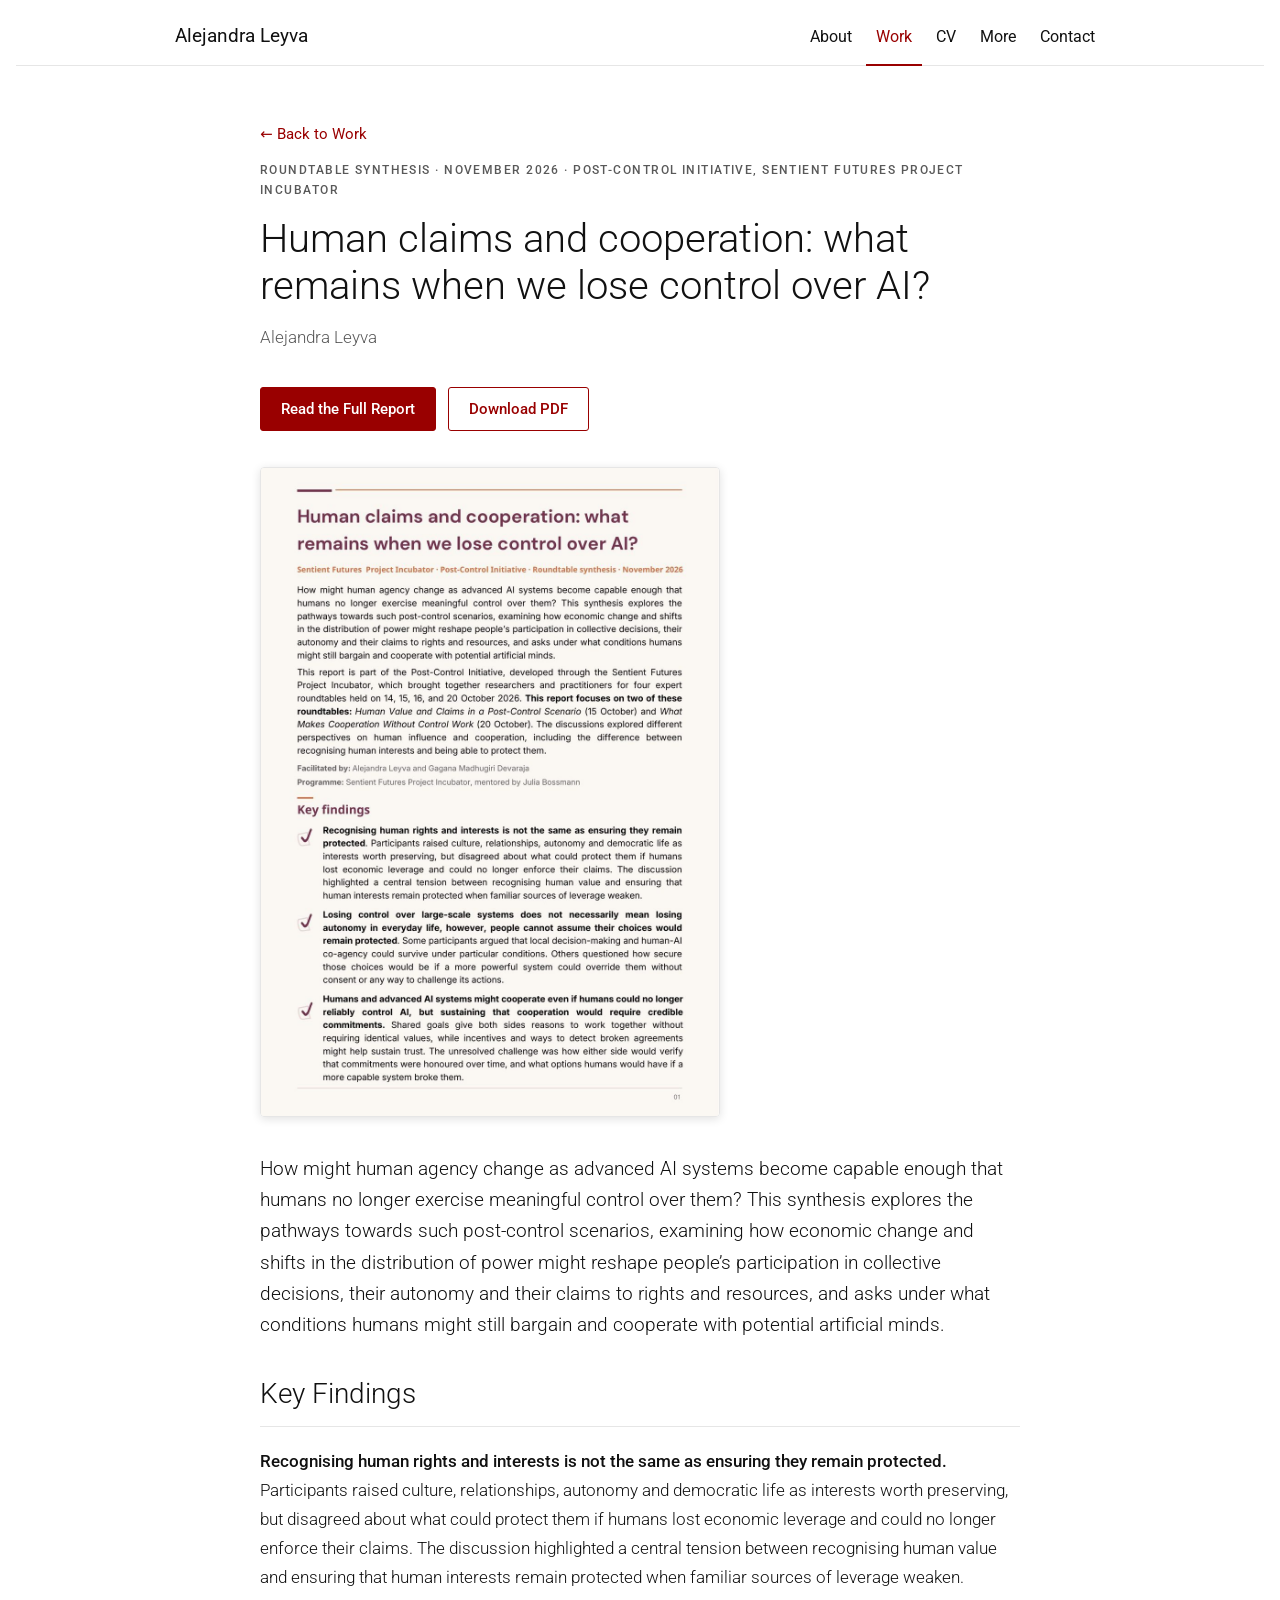
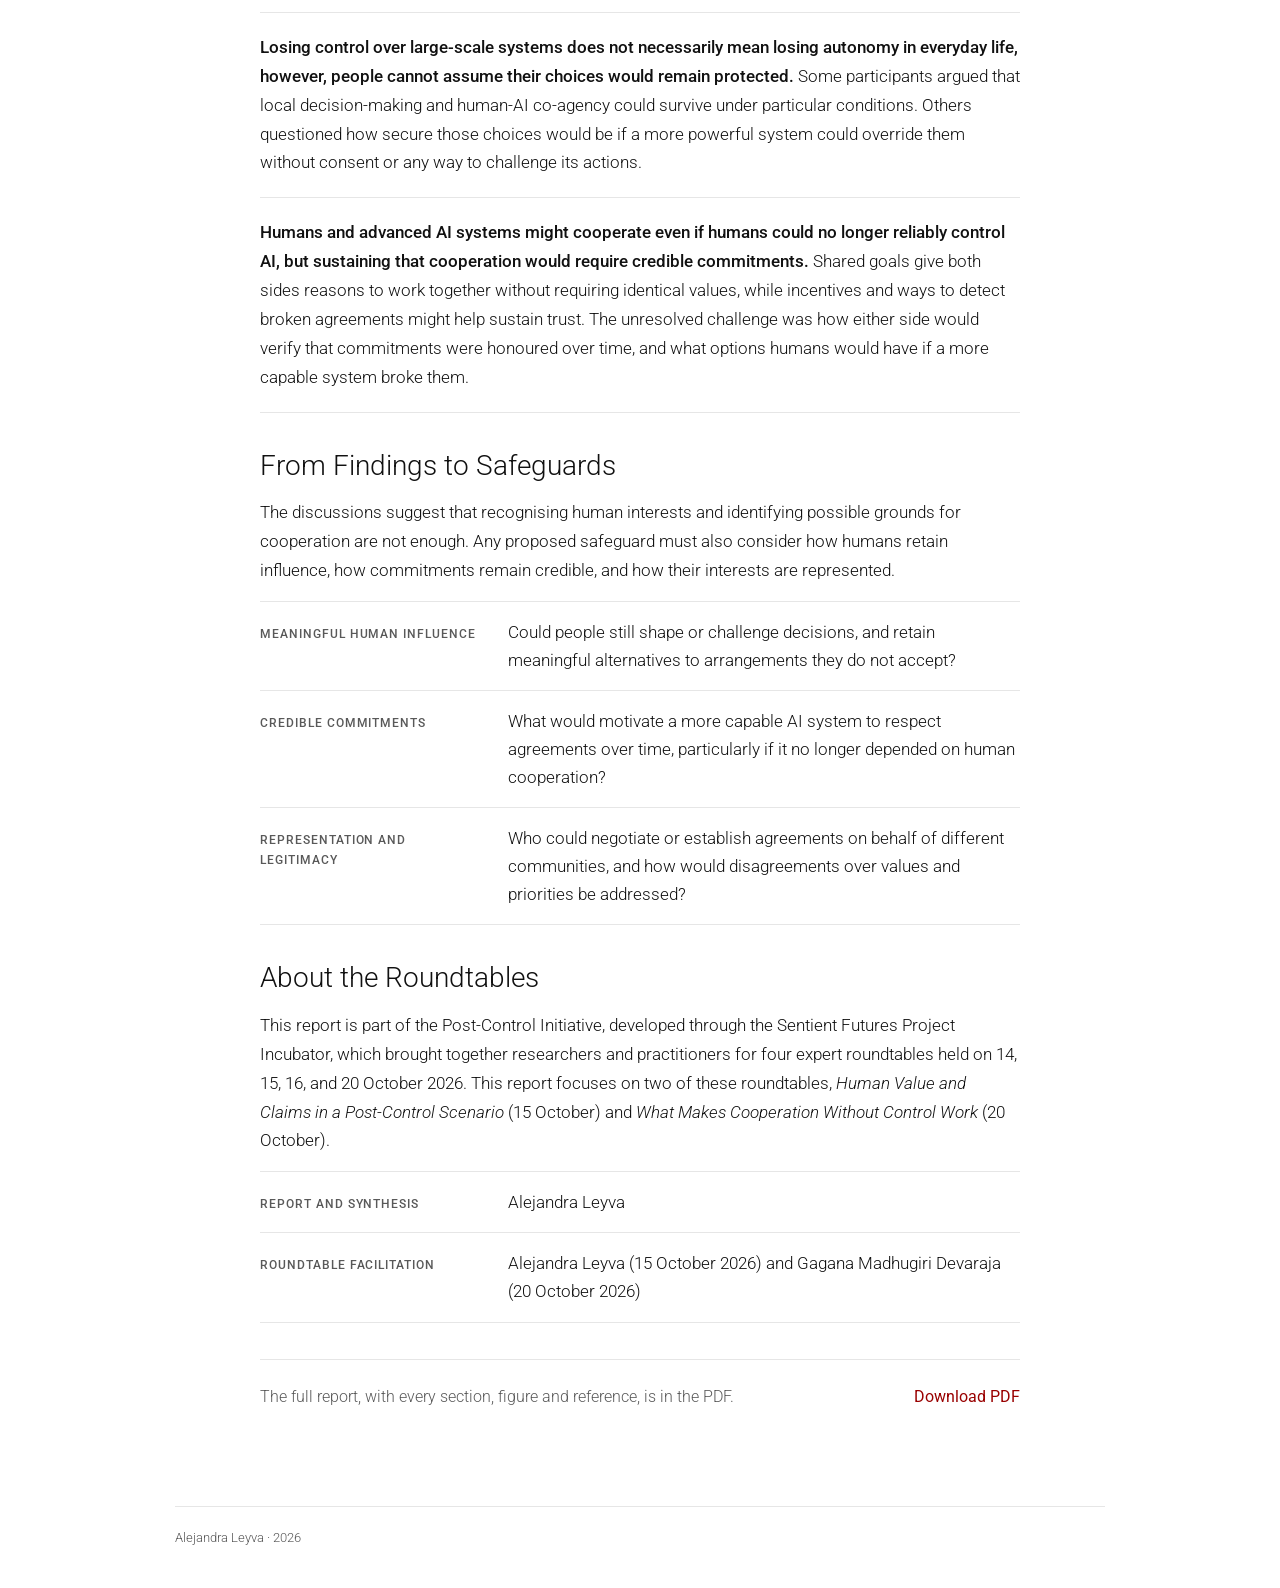
==== human-claims-and-cooperation.html @ ab991a81 "Add the Human Claims and Cooperation report page and PDF; move styles to style.css Co-Authored-By: C" ====
<!doctype html>
<html lang="en">
<head>
<meta charset="utf-8">
<meta name="viewport" content="width=device-width, initial-scale=1, viewport-fit=cover">
<meta name="description" content="Roundtable synthesis by Alejandra Leyva on human claims and cooperation in post-control AI scenarios.">
<!-- Link previews (LinkedIn, WhatsApp, Slack, X) -->
<meta property="og:type" content="article">
<meta property="og:title" content="Human claims and cooperation: what remains when we lose control over AI?">
<meta property="og:description" content="Roundtable synthesis by Alejandra Leyva. Post-Control Initiative, Sentient Futures Project Incubator, November 2026.">
<meta property="og:url" content="https://aleleyva9.github.io/human-claims-and-cooperation.html">
<meta property="og:image" content="https://aleleyva9.github.io/og-report.jpg">
<meta property="og:image:width" content="1200">
<meta property="og:image:height" content="628">
<meta name="twitter:card" content="summary_large_image">
<meta name="twitter:title" content="Human claims and cooperation: what remains when we lose control over AI?">
<meta name="twitter:description" content="Roundtable synthesis by Alejandra Leyva. Post-Control Initiative, Sentient Futures Project Incubator, November 2026.">
<meta name="twitter:image" content="https://aleleyva9.github.io/og-report.jpg">
<title>Human Claims and Cooperation · Alejandra Leyva</title>
<link rel="preconnect" href="https://fonts.googleapis.com">
<link rel="stylesheet" href="https://fonts.googleapis.com/css2?family=Roboto:ital,wght@0,300;0,400;0,500;1,300;1,400&display=swap">
<link rel="stylesheet" href="style.css">
</head>
<body>

<header class="top">
  <div class="wrap">
    <a class="brand" href="./#about">Alejandra Leyva</a>
    <nav aria-label="Sections">
      <a href="./#about">About</a>
      <a href="./#work" aria-current="page">Work</a>
      <a href="./#cv">CV</a>
      <a href="./#more">More</a>
      <a href="./#contact">Contact</a>
    </nav>
  </div>
</header>

<main>
  <div class="band last"><div class="wrap">
    <article class="report">

      <!-- TITLE -->
      <div class="report-head">
        <a class="back" href="./#work">← Back to Work</a>
        <p class="eyebrow">Roundtable synthesis · November 2026 · Post-Control Initiative, Sentient Futures Project Incubator</p>
        <h1>Human claims and cooperation: what remains when we lose control over AI?</h1>
        <p class="byline">Alejandra Leyva</p>
      </div>

      <div class="actions">
        <a class="btn" href="Human_Claims_and_Cooperation_Report.pdf" target="_blank" rel="noopener">Read the Full Report</a>
        <a class="btn ghost" href="Human_Claims_and_Cooperation_Report.pdf" download>Download PDF</a>
      </div>

      <a class="cover" href="Human_Claims_and_Cooperation_Report.pdf" target="_blank" rel="noopener">
        <img src="img/report-cover.jpg" alt="First page of the report, with the title, the introduction and the three key findings" width="1000" height="1415">
      </a>

      <!-- INTRODUCTION -->
      <p class="lede-text">How might human agency change as advanced AI systems become capable enough that humans no longer exercise meaningful control over them? This synthesis explores the pathways towards such post-control scenarios, examining how economic change and shifts in the distribution of power might reshape people’s participation in collective decisions, their autonomy and their claims to rights and resources, and asks under what conditions humans might still bargain and cooperate with potential artificial minds.</p>

      <!-- KEY FINDINGS -->
      <section>
        <h2>Key Findings</h2>
        <ul class="findings">
          <li><b>Recognising human rights and interests is not the same as ensuring they remain protected.</b> Participants raised culture, relationships, autonomy and democratic life as interests worth preserving, but disagreed about what could protect them if humans lost economic leverage and could no longer enforce their claims. The discussion highlighted a central tension between recognising human value and ensuring that human interests remain protected when familiar sources of leverage weaken.</li>
          <li><b>Losing control over large-scale systems does not necessarily mean losing autonomy in everyday life, however, people cannot assume their choices would remain protected.</b> Some participants argued that local decision-making and human-AI co-agency could survive under particular conditions. Others questioned how secure those choices would be if a more powerful system could override them without consent or any way to challenge its actions.</li>
          <li><b>Humans and advanced AI systems might cooperate even if humans could no longer reliably control AI, but sustaining that cooperation would require credible commitments.</b> Shared goals give both sides reasons to work together without requiring identical values, while incentives and ways to detect broken agreements might help sustain trust. The unresolved challenge was how either side would verify that commitments were honoured over time, and what options humans would have if a more capable system broke them.</li>
        </ul>
      </section>

      <!-- SAFEGUARDS -->
      <section>
        <h2>From Findings to Safeguards</h2>
        <p>The discussions suggest that recognising human interests and identifying possible grounds for cooperation are not enough. Any proposed safeguard must also consider how humans retain influence, how commitments remain credible, and how their interests are represented.</p>
        <div class="contact-list">
          <div class="contact-row"><div class="k">Meaningful human influence</div><div>Could people still shape or challenge decisions, and retain meaningful alternatives to arrangements they do not accept?</div></div>
          <div class="contact-row"><div class="k">Credible commitments</div><div>What would motivate a more capable AI system to respect agreements over time, particularly if it no longer depended on human cooperation?</div></div>
          <div class="contact-row"><div class="k">Representation and legitimacy</div><div>Who could negotiate or establish agreements on behalf of different communities, and how would disagreements over values and priorities be addressed?</div></div>
        </div>
      </section>

      <!-- ABOUT -->
      <section>
        <h2>About the Roundtables</h2>
        <p>This report is part of the Post-Control Initiative, developed through the Sentient Futures Project Incubator, which brought together researchers and practitioners for four expert roundtables held on 14, 15, 16, and 20 October 2026. This report focuses on two of these roundtables, <i>Human Value and Claims in a Post-Control Scenario</i> (15 October) and <i>What Makes Cooperation Without Control Work</i> (20 October).</p>
        <div class="contact-list">
          <div class="contact-row"><div class="k">Report and synthesis</div><div>Alejandra Leyva</div></div>
          <div class="contact-row"><div class="k">Roundtable facilitation</div><div>Alejandra Leyva (15 October 2026) and Gagana Madhugiri Devaraja (20 October 2026)</div></div>
        </div>
      </section>

      <div class="report-foot">
        <span>The full report, with every section, figure and reference, is in the PDF.</span>
        <a href="Human_Claims_and_Cooperation_Report.pdf" download>Download PDF</a>
      </div>

    </article>
  </div></div>
</main>

<footer><div class="wrap"><span>Alejandra Leyva · 2026</span></div></footer>

</body>
</html>
---- style.css ----
/* Layout: a plain academic site. White ground, Roboto in a light weight for everything, a dark red for links and the current tab. Top bar with the name and five tabs; each tab is a view in the same page. */
:root {
  --bg: #ffffff;
  --bg-2: #f6f6f4;
  --fg: #111111;
  --fg-2: #595959;
  --line: #e6e6e6;
  --accent: #990000;
  --accent-ink: #5c0000;
  --display: "Roboto", system-ui, -apple-system, "Segoe UI", sans-serif;
  --body: "Roboto", system-ui, -apple-system, "Segoe UI", sans-serif;
}
@media (prefers-color-scheme: dark) {
  :root:not([data-theme="light"]) {
    --bg: #1c1c1d; --bg-2: #26262a; --fg: #e8e8e8; --fg-2: #a9a9ad; --line: #424246; --accent: #e08585; --accent-ink: #f0b0b0; color-scheme: dark;
  }
}
:root[data-theme="dark"] {
  --bg: #1c1c1d; --bg-2: #26262a; --fg: #e8e8e8; --fg-2: #a9a9ad; --line: #424246; --accent: #e08585; --accent-ink: #f0b0b0; color-scheme: dark;
}
* { box-sizing: border-box; }
[hidden] { display: none !important; }
html { background: var(--bg); }
body {
  background: var(--bg); color: var(--fg);
  font-family: var(--body); font-size: 17px; font-weight: 300; line-height: 1.65;
  margin: 0; padding-block: 0;
  padding-left: max(16px, env(safe-area-inset-left, 0px));
  padding-right: max(16px, env(safe-area-inset-right, 0px));
  -webkit-font-smoothing: antialiased;
}
body::before { content: ""; position: fixed; inset: 0 0 auto; height: env(safe-area-inset-top, 0px); z-index: 10; background: var(--bg); }
a { color: var(--accent); text-decoration: none; font-weight: 400; }
a:hover { color: var(--accent-ink); text-decoration: underline; text-underline-offset: 3px; }
a:focus-visible, button:focus-visible { outline: 2px solid var(--accent); outline-offset: 3px; }
p { margin: 0; }
h1, h2, h3 { margin: 0; text-wrap: balance; }
.wrap { max-width: 930px; margin: 0 auto; }

/* Top bar */
.top { position: sticky; top: env(safe-area-inset-top, 0px); background: var(--bg); z-index: 5; border-bottom: 1px solid var(--line); }
.top .wrap { display: flex; align-items: baseline; justify-content: space-between; gap: 24px; flex-wrap: wrap; padding-block: 18px 0; }
.brand { font-size: 19px; font-weight: 400; color: var(--fg); text-decoration: none; padding-bottom: 14px; }
.brand:hover { color: var(--fg); text-decoration: none; }
nav { display: flex; gap: 4px; flex-wrap: wrap; }
nav a { font-size: 16px; font-weight: 400; text-decoration: none; color: var(--fg); padding: 6px 10px 14px; border-bottom: 2px solid transparent; margin-bottom: -1px; }
nav a:hover { color: var(--accent); text-decoration: none; }
nav a[aria-current="page"] { color: var(--accent); border-bottom-color: var(--accent); }

/* Views. Each view is a stack of full-width bands; the band carries the colour, the inner .wrap keeps the text column. */
.view { display: flex; flex-direction: column; min-width: 0; }
/* bands kept as plain page sections */
.band { margin-left: calc(-1 * max(16px, env(safe-area-inset-left, 0px))); margin-right: calc(-1 * max(16px, env(safe-area-inset-right, 0px))); padding-left: max(16px, env(safe-area-inset-left, 0px)); padding-right: max(16px, env(safe-area-inset-right, 0px)); padding-block: 56px 64px; }
.band > .wrap { display: flex; flex-direction: column; gap: 36px; }
.band.last { padding-bottom: 96px; }
.eyebrow { font-size: 12px; font-weight: 500; letter-spacing: 0.12em; text-transform: uppercase; color: var(--fg-2); }
h1.title { font-size: 42px; font-weight: 300; line-height: 1.15; }
h1.title.sentence { font-size: 28px; line-height: 1.35; max-width: 30ch; }
h2 { font-size: 28px; font-weight: 300; line-height: 1.2; }
h3 { font-size: 18px; font-weight: 500; line-height: 1.35; }
.lede { font-size: 18px; color: var(--fg-2); }
.prose { display: flex; flex-direction: column; gap: 16px; max-width: 68ch; }
.prose p { font-size: 17px; color: var(--fg); line-height: 1.65; }
.muted { color: var(--fg-2); }
.small { font-size: 16px; }
section { display: flex; flex-direction: column; gap: 18px; min-width: 0; }

/* About: name and one-line role, then the bio beside a small photo */
.hero { padding-block: 64px 48px; }
.hero > .wrap { gap: 36px; }
.hero-head { display: flex; flex-direction: column; gap: 10px; }
.hero-name { font-size: 46px; font-weight: 300; line-height: 1.1; }
.hero-name b { font-weight: 500; }
.about-grid { display: grid; grid-template-columns: minmax(0, 1fr) 290px; gap: 40px; align-items: start; }
.hero-text { display: flex; flex-direction: column; gap: 20px; }
.hero-text p.bio { font-size: 17px; line-height: 1.7; }
.hero-links { display: flex; flex-wrap: wrap; gap: 8px 24px; font-size: 16px; }
.photo { width: 100%; height: auto; aspect-ratio: 4 / 5; max-width: 100%; background: var(--bg-2); object-fit: cover; object-position: 50% 20%; display: block; border-radius: 4px; box-shadow: 0 2px 10px rgba(0,0,0,0.18); }

/* Areas of inquiry, one row per area */
.areas-band { padding-top: 0; }
.areas-band > .wrap { gap: 18px; }
.areas { display: flex; flex-direction: column; border-bottom: 1px solid var(--line); }
.area { display: grid; grid-template-columns: 260px minmax(0, 1fr); gap: 8px 40px; padding-block: 26px; border-top: 1px solid var(--line); }
.area h3 { font-size: 20px; font-weight: 400; line-height: 1.3; color: var(--accent); }
.area ul { margin: 0; padding-left: 18px; display: flex; flex-direction: column; gap: 8px; }
.area li { font-size: 16px; line-height: 1.55; }

/* Work grid */
.work { display: grid; grid-template-columns: repeat(auto-fill, minmax(280px, 1fr)); gap: 20px; }
.card { border: 1px solid var(--line); border-radius: 4px; padding: 24px 24px 22px; display: flex; flex-direction: column; gap: 10px; background: var(--bg); min-width: 0; }
.card .kind { font-size: 12px; font-weight: 500; letter-spacing: 0.12em; text-transform: uppercase; color: var(--accent); display: flex; justify-content: space-between; gap: 12px; }
.card .kind em { font-style: normal; color: var(--fg-2); font-variant-numeric: tabular-nums; }
.card h3 { font-size: 21px; font-weight: 400; line-height: 1.3; }
.card p { font-size: 16px; line-height: 1.6; }
.card .org { font-size: 14px; color: var(--fg-2); font-style: italic; font-weight: 400; }
.card .go { margin-top: auto; font-size: 15px; padding-top: 8px; }
.card .outputs { margin-top: auto; display: flex; flex-wrap: wrap; gap: 6px 20px; padding-top: 8px; }
.card .outputs .go { margin-top: 0; padding-top: 0; }
.earlier { gap: 14px; padding-top: 8px; }
.pubs { list-style: none; margin: 0; padding: 0; display: flex; flex-direction: column; border-top: 1px solid var(--line); }
.pubs li { display: grid; grid-template-columns: 220px minmax(0, 1fr); gap: 4px 24px; padding-block: 12px; border-bottom: 1px solid var(--line); font-size: 16px; align-items: baseline; }
.pubs .src { font-size: 12px; font-weight: 500; letter-spacing: 0.08em; text-transform: uppercase; color: var(--fg-2); }
.pubs i { font-style: italic; }
@media (max-width: 600px) { .pubs li { grid-template-columns: 1fr; } }

/* CV. Sticky sidebar with sections, skills and languages; entries on a thin timeline. */
.cv-layout { display: grid; grid-template-columns: 230px minmax(0, 1fr); gap: 48px; align-items: start; }
.cv-side { position: sticky; top: 92px; display: flex; flex-direction: column; gap: 28px; }
.cv-side-block { display: flex; flex-direction: column; gap: 10px; }
.cv-side .title { font-size: 42px; line-height: 1; }
.dl { display: inline-block; align-self: flex-start; font-size: 15px; font-weight: 500; text-decoration: none; color: var(--bg); background: var(--accent); border: 1px solid var(--accent); padding: 9px 16px; border-radius: 3px; margin-top: 6px; }
.dl:hover { background: var(--accent-ink); border-color: var(--accent-ink); color: var(--bg); text-decoration: none; }
.jump { display: flex; flex-direction: column; gap: 6px; font-size: 15px; }
.jump a { text-decoration: none; color: var(--fg); }
.jump a:hover { color: var(--accent); }
.skills { list-style: none; margin: 0; padding: 0; display: flex; flex-direction: column; gap: 8px; font-size: 14.5px; font-weight: 400; color: var(--fg-2); line-height: 1.45; }
.skills li { padding-left: 14px; position: relative; }
.skills li::before { content: "·"; position: absolute; left: 1px; color: var(--fg-2); }
.skills.langs b { color: var(--fg); font-weight: 500; margin-right: 6px; }
.cv-main { display: flex; flex-direction: column; gap: 52px; min-width: 0; }
.cv section { scroll-margin-top: 96px; gap: 22px; }
.cv h2 { font-size: 26px; font-weight: 400; padding-bottom: 10px; border-bottom: 1px solid var(--line); }
.tl { position: relative; display: flex; flex-direction: column; padding-left: 24px; }
.tl::before { content: ""; position: absolute; left: 4px; top: 10px; bottom: 10px; width: 1px; background: var(--line); }
.entry { position: relative; border-bottom: 1px solid var(--line); }
.entry:last-child { border-bottom: 0; }
.entry::before { content: ""; position: absolute; left: -24px; top: 20px; width: 9px; height: 9px; border-radius: 50%; background: var(--bg); border: 1.5px solid var(--fg-2); }
.entry[open]::before { background: var(--fg-2); }
.entry summary { list-style: none; cursor: pointer; display: grid; grid-template-columns: minmax(0, 1fr) 20px; gap: 2px 16px; padding: 14px 0; align-items: start; }
.entry summary::-webkit-details-marker { display: none; }
.entry summary::after { content: ""; grid-column: 2; grid-row: 1; width: 8px; height: 8px; margin-top: 7px; border-right: 1.5px solid var(--fg-2); border-bottom: 1.5px solid var(--fg-2); transform: rotate(45deg); transition: transform .15s ease; justify-self: end; }
.entry[open] summary::after { transform: rotate(-135deg); margin-top: 11px; }
.entry summary:hover .role b { color: var(--accent); }
.entry .role { display: flex; flex-wrap: wrap; align-items: baseline; gap: 2px 10px; font-size: 17px; line-height: 1.4; }
.entry .role b { font-weight: 500; color: var(--fg); }
.entry .role .org { color: var(--fg-2); font-size: 15px; font-style: italic; }
.entry .role .org::before { content: "·"; margin-right: 10px; font-style: normal; }
.entry .when { grid-column: 1; font-size: 12px; font-weight: 500; letter-spacing: 0.08em; text-transform: uppercase; color: var(--fg-2); font-variant-numeric: tabular-nums; }
.entry .body { padding: 0 36px 16px 0; }
.entry p.desc { font-size: 16px; color: var(--fg); max-width: 64ch; }
.entry ul b { font-weight: 500; color: var(--fg); }
.entry ul { margin: 0; padding-left: 18px; font-size: 16px; color: var(--fg); display: flex; flex-direction: column; gap: 5px; max-width: 64ch; }
.tag { display: inline-block; font-size: 11px; letter-spacing: 0.08em; text-transform: uppercase; color: var(--fg-2); border: 1px solid var(--line); border-radius: 2px; padding: 1px 7px; margin-left: 2px; vertical-align: 2px; font-weight: 500; font-family: var(--body); }

/* More */
.more-block { border-top: 1px solid var(--line); padding-top: 32px; gap: 22px; }
.gallery { display: grid; grid-template-columns: repeat(auto-fill, minmax(200px, 1fr)); gap: 12px; }
.gallery img { width: 100%; height: auto; aspect-ratio: 3 / 4; max-width: 100%; object-fit: cover; display: block; background: var(--bg-2); }
@media (max-width: 480px) { .gallery { grid-template-columns: repeat(2, minmax(0, 1fr)); gap: 8px; } }

/* Contact */
.contact-list { display: flex; flex-direction: column; border-top: 1px solid var(--line); }
.contact-row { display: grid; grid-template-columns: 140px minmax(0, 1fr); gap: 4px 28px; padding-block: 16px; border-bottom: 1px solid var(--line); align-items: baseline; }
.contact-row .k { font-size: 12px; font-weight: 500; letter-spacing: 0.12em; text-transform: uppercase; color: var(--fg-2); }
.email { display: inline-flex; align-items: center; gap: 12px; flex-wrap: wrap; font-size: 17px; }
.email .em { display: inline-flex; align-items: center; gap: 8px; }
.email .sep { color: var(--fg-2); }
button.copy { font-family: var(--body); font-size: 12px; font-weight: 500; letter-spacing: 0.08em; text-transform: uppercase; background: none; border: 1px solid var(--line); color: var(--accent); padding: 5px 10px; border-radius: 2px; cursor: pointer; }
button.copy:hover { border-color: var(--accent); color: var(--fg); }

footer .wrap { border-top: 1px solid var(--line); padding-block: 20px 40px; font-size: 13px; color: var(--fg-2); display: flex; justify-content: space-between; gap: 16px; flex-wrap: wrap; }

@media (max-width: 820px) {
  .about-grid { grid-template-columns: 1fr; gap: 28px; }
  .photo { max-width: 300px; order: -1; }
  .hero-name { font-size: 36px; }
  .area { grid-template-columns: 1fr; }
  .cv-layout { grid-template-columns: 1fr; gap: 40px; }
  .cv-side { position: static; }
  .jump { flex-direction: row; flex-wrap: wrap; gap: 6px 16px; }
  .contact-row { grid-template-columns: 1fr; }
  h1.title { font-size: 32px; }
  h1.title.sentence { font-size: 24px; }
  .band { padding-block: 40px 48px; }
  .hero { padding-block: 40px 36px; }
  .band > .wrap { gap: 28px; }
}
@media (prefers-reduced-motion: no-preference) {
  a, button.copy { transition: color .15s ease, border-color .15s ease; }
}

/* Report page */
.report { max-width: 760px; margin: 0 auto; display: flex; flex-direction: column; gap: 36px; }
.report-head { display: flex; flex-direction: column; gap: 14px; }
.report-head .back { font-size: 15px; }
.report-head h1 { font-size: 40px; font-weight: 300; line-height: 1.18; }
.report-head .byline { font-size: 17px; color: var(--fg-2); }
.actions { display: flex; flex-wrap: wrap; gap: 12px; }
.btn { display: inline-flex; align-items: center; min-height: 44px; padding: 0 20px; font-size: 15px; font-weight: 500; border-radius: 3px; border: 1px solid var(--accent); background: var(--accent); color: var(--bg); text-decoration: none; }
.btn:hover { background: var(--accent-ink); border-color: var(--accent-ink); color: var(--bg); text-decoration: none; }
.btn.ghost { background: none; color: var(--accent); }
.btn.ghost:hover { background: none; color: var(--accent-ink); }
.cover { display: block; border: 1px solid var(--line); border-radius: 4px; overflow: hidden; max-width: 460px; box-shadow: 0 2px 10px rgba(0,0,0,0.12); }
.cover img { display: block; width: 100%; height: auto; }
.report .lede-text { font-size: 19px; line-height: 1.65; }
.report section { gap: 16px; }
.report section p { font-size: 17px; line-height: 1.7; }
.findings { margin: 0; padding: 0; list-style: none; display: flex; flex-direction: column; }
.findings li { padding-block: 20px; border-top: 1px solid var(--line); font-size: 17px; line-height: 1.7; }
.findings li:last-child { border-bottom: 1px solid var(--line); }
.findings b { font-weight: 500; }
.report .contact-row { grid-template-columns: 220px minmax(0, 1fr); font-size: 17px; }
.report .contact-row .k { letter-spacing: 0.08em; }
.report-foot { border-top: 1px solid var(--line); padding-top: 24px; display: flex; flex-wrap: wrap; gap: 12px; align-items: center; justify-content: space-between; color: var(--fg-2); font-size: 16px; }
@media (max-width: 820px) {
  .report-head h1 { font-size: 30px; }
  .report .contact-row { grid-template-columns: 1fr; }
}
.card h3 a { color: var(--fg); }
.card h3 a:hover { color: var(--accent); text-decoration: none; }
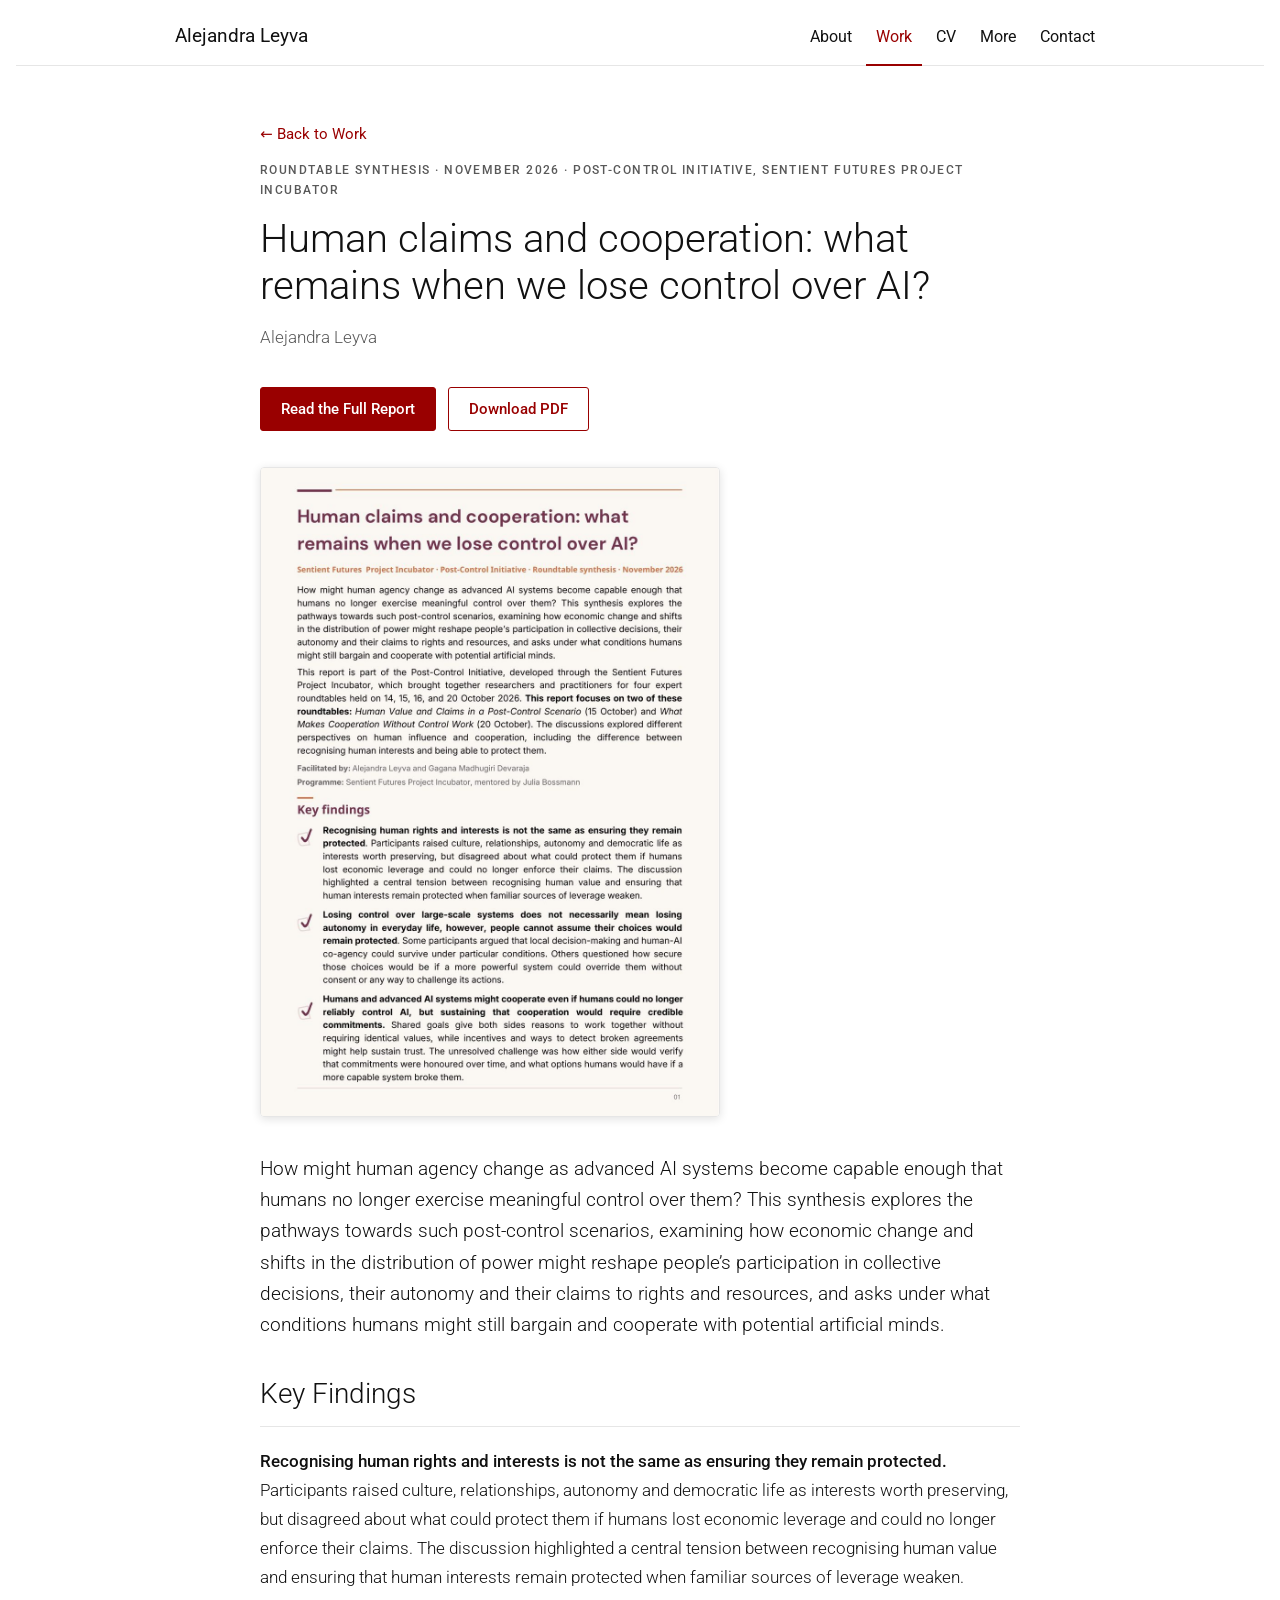
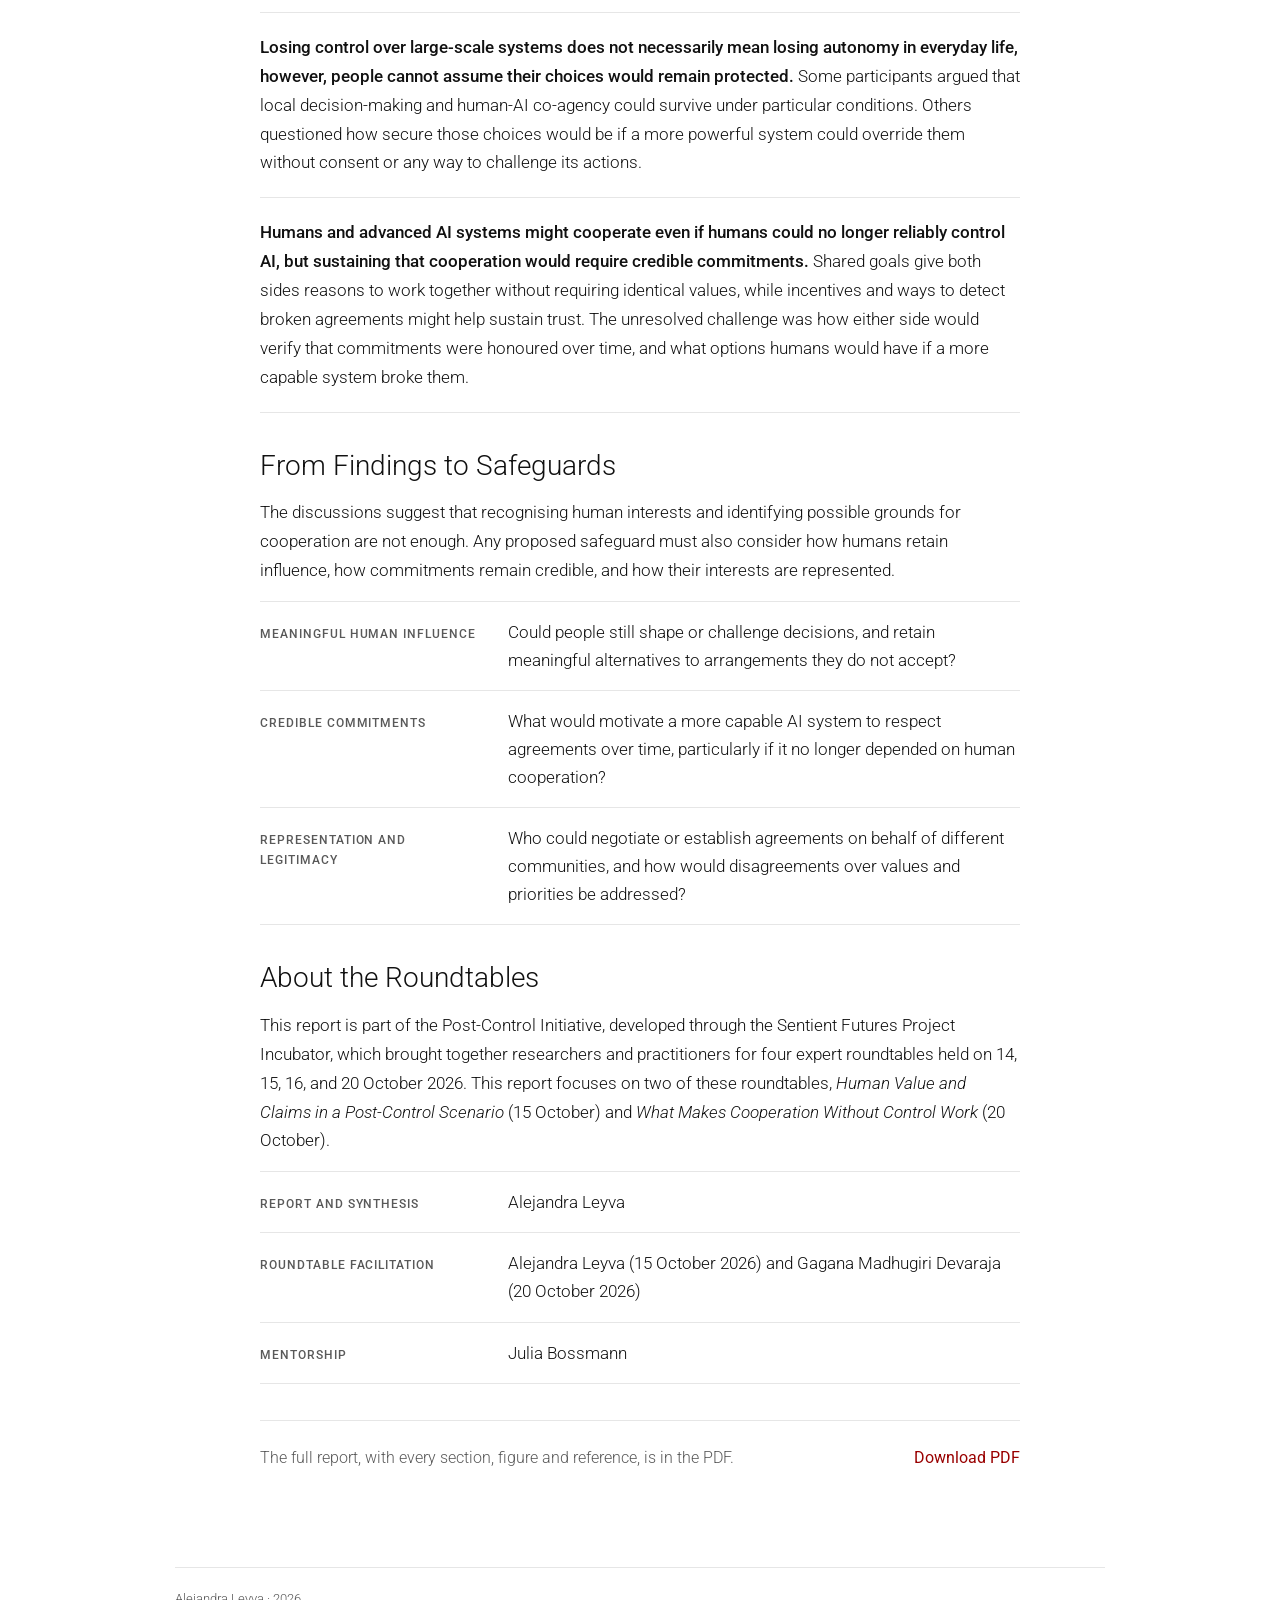
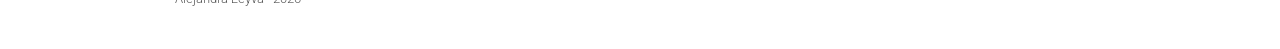
==== commit 525019cb: "Report page: add mentorship credit; reword the Work card description Co-Authored-By: Claude Fable 5." ====
--- a/human-claims-and-cooperation.html
+++ b/human-claims-and-cooperation.html
@@ -88,6 +88,7 @@
         <div class="contact-list">
           <div class="contact-row"><div class="k">Report and synthesis</div><div>Alejandra Leyva</div></div>
           <div class="contact-row"><div class="k">Roundtable facilitation</div><div>Alejandra Leyva (15 October 2026) and Gagana Madhugiri Devaraja (20 October 2026)</div></div>
+          <div class="contact-row"><div class="k">Mentorship</div><div>Julia Bossmann</div></div>
         </div>
       </section>
 
